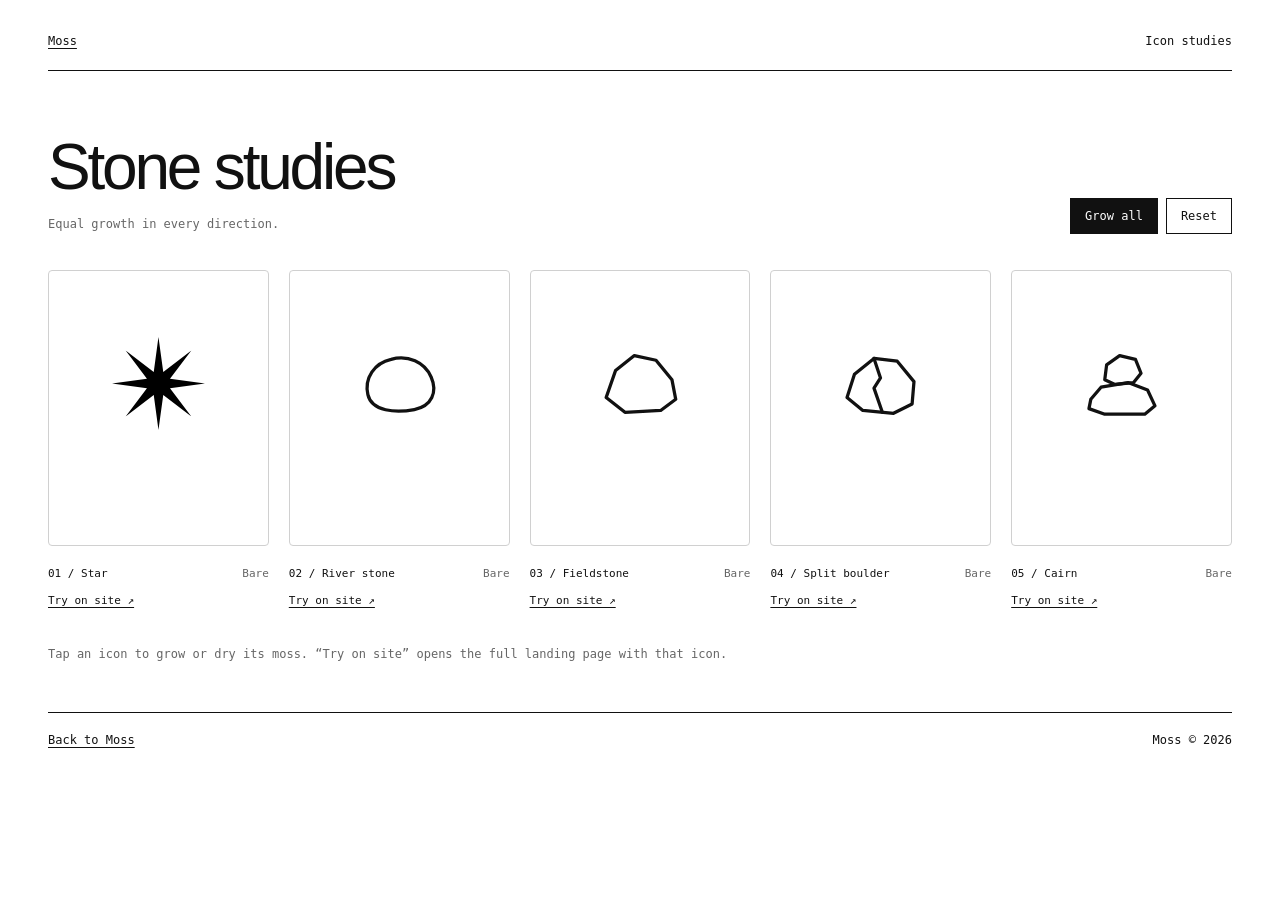
==== prototypes.html @ 24b67de0 "Match the system star and prototype stone icons with neutral moss growth" ====
<!doctype html>
<html lang="en">
<head>
  <meta charset="utf-8">
  <meta name="viewport" content="width=device-width, initial-scale=1">
  <meta name="robots" content="noindex">
  <link rel="icon" href="assets/star.svg">
  <link rel="stylesheet" href="style.css">
  <link rel="stylesheet" href="prototypes.css">
  <title>Moss — icon studies</title>
  <script type="module" src="prototypes.js"></script>
</head>
<body>
  <div class="page prototype-page">
    <header><a href="index.html">Moss</a><span>Icon studies</span></header>
    <main>
      <div class="study-heading">
        <div><h1>Stone studies</h1><p>Equal growth in every direction.</p></div>
        <div class="controls"><button id="grow" type="button">Grow all</button><button id="reset" type="button">Reset</button></div>
      </div>
      <div class="studies" id="studies"></div>
      <p class="study-note">Tap an icon to grow or dry its moss. “Try on site” opens the full landing page with that icon.</p>
    </main>
    <footer><a href="index.html">Back to Moss</a><span>Moss © 2026</span></footer>
  </div>
</body>
</html>
---- style.css ----
* { box-sizing: border-box; }
body { margin: 0; background: #fff; color: #111; font-family: Helvetica, Arial, sans-serif; -webkit-font-smoothing: antialiased; }
.page { max-width: 1440px; margin: auto; padding: 32px 48px 24px; }
header, footer { display: flex; justify-content: space-between; gap: 20px; font: 12px/1.5 ui-monospace, monospace; }
header { padding-bottom: 20px; border-bottom: 1px solid; }
.hero { display: grid; grid-template-columns: 1.8fr 1fr; align-items: center; gap: 64px; padding: 76px 0; min-height: 640px; }
h1 { position: relative; width: fit-content; margin: 0 0 64px; font-size: clamp(80px, 12vw, 172px); font-weight: 500; line-height: .88; letter-spacing: -.075em; }
.intro { max-width: 350px; margin: 0; font-size: 20px; line-height: 1.45; letter-spacing: -.025em; }
.soon { margin: 24px 0 0; color: #666; font: 12px/1.5 ui-monospace, monospace; }
figure { width: 280px; max-width: 100%; margin: 0 auto; }
.screen { position: relative; display: grid; place-items: center; width: 100%; aspect-ratio: 9 / 17; padding: 0; border: 1px solid #111; border-radius: 28px; background: #fff; color: #111; cursor: pointer; -webkit-tap-highlight-color: transparent; transition: background-color .35s, color .35s; }
.screen::before { content: ""; position: absolute; top: 20px; left: 20px; width: 8px; height: 8px; border-radius: 50%; background: currentColor; }
h1 span, .icon { position: relative; z-index: 1; }
.moss-layer { position: absolute; pointer-events: none; image-rendering: pixelated; }
.moss-layer.back { z-index: 0; }
.moss-layer.front { z-index: 2; }
h1 .moss-layer { left: -24px; top: -24px; }
.icon-field { display: block; position: relative; width: 220px; aspect-ratio: 144 / 177; max-width: 85%; }
.icon-field .moss-layer { inset: 0; width: 100%; height: 100%; }
.icon { position: absolute; width: 58.3333%; height: auto; left: 20.8333%; top: 13.5593%; }
.screen[aria-pressed="true"] .icon { filter: invert(1); }
.screen[aria-pressed="true"] { background: #111; color: #fff; }
.screen:focus-visible { outline: 3px solid #111; outline-offset: 5px; }
figcaption { display: flex; justify-content: space-between; gap: 8px; margin-top: 16px; font: 11px/1.5 ui-monospace, monospace; }
.notes { display: grid; grid-template-columns: 1.8fr 1fr; gap: 64px; padding: 28px 0 36px; border-top: 1px solid; }
ol { grid-column: 2; margin: 0; padding: 0; list-style: none; counter-reset: steps; font: 12px/1.9 ui-monospace, monospace; }
li { counter-increment: steps; }
li::before { content: "0" counter(steps) " / "; }
footer { padding-top: 18px; border-top: 1px solid; }
@media (max-width: 760px) {
  .page { padding: 24px; }
  .hero, .notes { grid-template-columns: 1fr; gap: 40px; }
  .hero { padding: 48px 0; min-height: auto; }
  h1 { font-size: clamp(80px, 20vw, 108px); margin-bottom: 56px; }
  .intro { font-size: 18px; }
  figure { width: 240px; }
  .notes { gap: 24px; }
  ol { grid-column: 1; }
}
@media (prefers-reduced-motion: reduce) { .screen { transition: none; } }
---- prototypes.css ----
a { color: inherit; text-underline-offset: 3px; }
.study-heading { display: flex; align-items: end; justify-content: space-between; gap: 24px; padding: 64px 0 36px; }
.study-heading h1 { margin: 0 0 16px; font-size: clamp(36px, 5vw, 64px); letter-spacing: -.05em; line-height: 1; }
.study-heading p, .study-note { margin: 0; color: #666; font: 12px/1.6 ui-monospace, monospace; }
.controls { display: flex; gap: 8px; }
.controls button { padding: 10px 14px; border: 1px solid #111; background: #fff; color: #111; font: 12px ui-monospace, monospace; cursor: pointer; }
.controls button:first-child { background: #111; color: #fff; }
.studies { display: grid; grid-template-columns: repeat(5, minmax(0, 1fr)); gap: 20px; }
.studies figure { width: 100%; margin: 0; }
.studies .screen { aspect-ratio: 4 / 5; border-color: #d0d0d0; border-radius: 4px; }
.studies .screen::before { content: none; }
.studies .icon-field { width: 160px; max-width: 94%; }
.studies figcaption { display: block; margin-top: 20px; }
.studies .label { display: flex; justify-content: space-between; gap: 8px; margin-bottom: 10px; }
.studies .status { color: #666; }
.study-note { padding: 36px 0 48px; }
.controls button:focus-visible, a:focus-visible { outline: 2px solid #111; outline-offset: 4px; }
@media (max-width: 900px) { .studies { grid-template-columns: repeat(3, minmax(0, 1fr)); } }
@media (max-width: 600px) {
  .study-heading { align-items: start; flex-direction: column; padding-top: 40px; }
  .studies { grid-template-columns: repeat(2, minmax(0, 1fr)); gap: 24px 12px; }
  .studies .label { flex-direction: column; gap: 4px; }
}
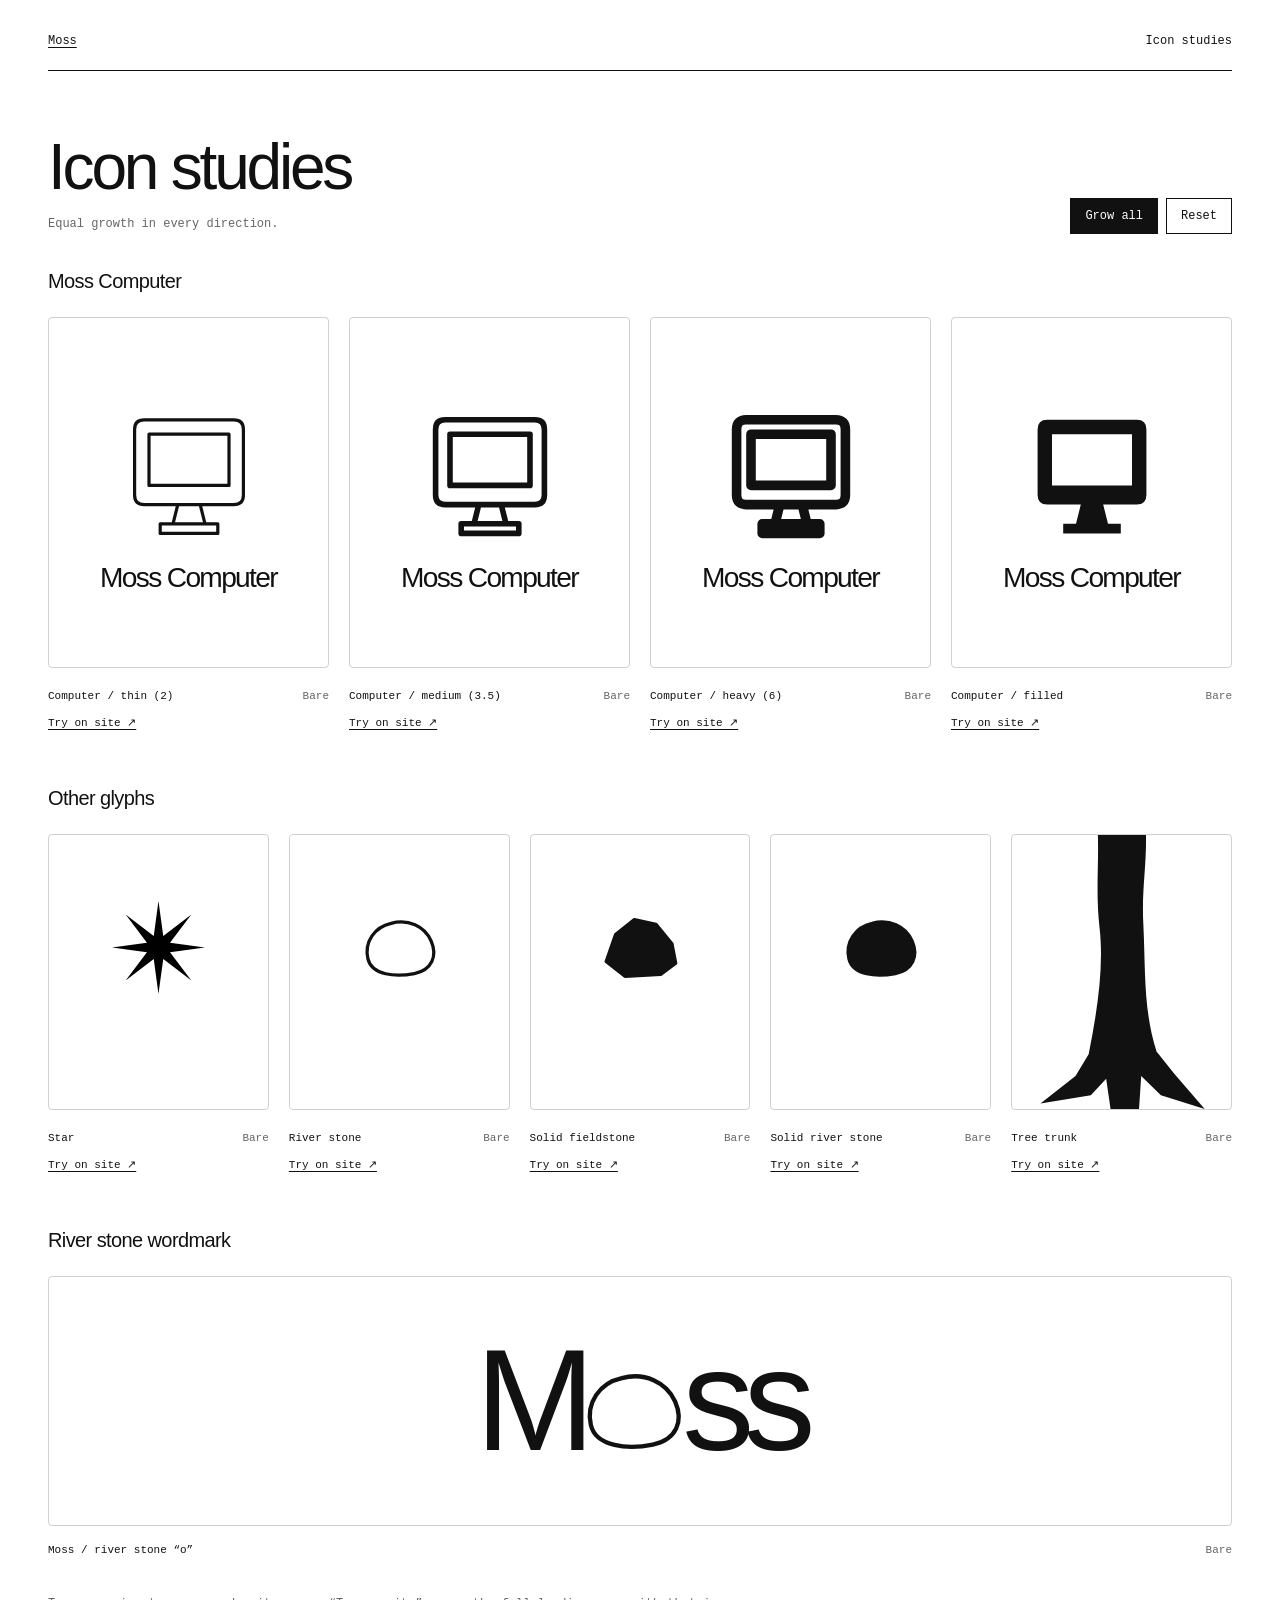
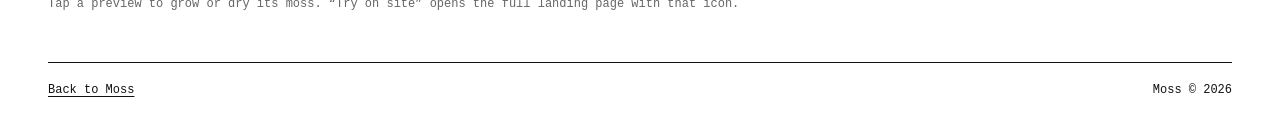
==== commit 9ef7dd7d: "Compare Moss Computer glyph weights and update stone and trunk studies" ====
--- a/prototypes.html
+++ b/prototypes.html
@@ -15,11 +15,29 @@
     <header><a href="index.html">Moss</a><span>Icon studies</span></header>
     <main>
       <div class="study-heading">
-        <div><h1>Stone studies</h1><p>Equal growth in every direction.</p></div>
+        <div><h1>Icon studies</h1><p>Equal growth in every direction.</p></div>
         <div class="controls"><button id="grow" type="button">Grow all</button><button id="reset" type="button">Reset</button></div>
       </div>
-      <div class="studies" id="studies"></div>
-      <p class="study-note">Tap an icon to grow or dry its moss. “Try on site” opens the full landing page with that icon.</p>
+      <section aria-labelledby="computer-heading">
+        <h2 id="computer-heading">Moss Computer</h2>
+        <div class="studies computer-studies" id="computers"></div>
+      </section>
+      <section aria-labelledby="other-heading">
+        <h2 id="other-heading">Other glyphs</h2>
+        <div class="studies" id="studies"></div>
+      </section>
+      <section class="wordmark-study" aria-labelledby="wordmark-heading">
+        <h2 id="wordmark-heading">River stone wordmark</h2>
+        <button class="wordmark-preview" type="button" aria-pressed="false" aria-label="Grow moss on the river stone wordmark">
+          <span class="wordmark" aria-hidden="true">
+            <canvas class="moss-layer back"></canvas>
+            <span data-ink>M</span><img data-ink class="wordmark-stone" src="assets/river.svg" width="100" height="100" alt=""><span data-ink>ss</span>
+            <canvas class="moss-layer front"></canvas>
+          </span>
+        </button>
+        <p class="wordmark-caption">Moss / river stone “o” <span class="status" role="status">Bare</span></p>
+      </section>
+      <p class="study-note">Tap a preview to grow or dry its moss. “Try on site” opens the full landing page with that icon.</p>
     </main>
     <footer><a href="index.html">Back to Moss</a><span>Moss © 2026</span></footer>
   </div>
--- a/style.css
+++ b/style.css
@@ -18,6 +18,8 @@
 .icon-field { display: block; position: relative; width: 220px; aspect-ratio: 144 / 177; max-width: 85%; }
 .icon-field .moss-layer { inset: 0; width: 100%; height: 100%; }
 .icon { position: absolute; width: 58.3333%; height: auto; left: 20.8333%; top: 13.5593%; }
+.icon-field.full-height { position: absolute; inset: 0; width: 100%; height: 100%; max-width: none; aspect-ratio: auto; overflow: hidden; border-radius: inherit; }
+.icon-field.full-height .icon { inset: 0; width: 100%; height: 100%; }
 .screen[aria-pressed="true"] .icon { filter: invert(1); }
 .screen[aria-pressed="true"] { background: #111; color: #fff; }
 .screen:focus-visible { outline: 3px solid #111; outline-offset: 5px; }
--- a/prototypes.css
+++ b/prototypes.css
@@ -5,17 +5,34 @@
 .controls { display: flex; gap: 8px; }
 .controls button { padding: 10px 14px; border: 1px solid #111; background: #fff; color: #111; font: 12px ui-monospace, monospace; cursor: pointer; }
 .controls button:first-child { background: #111; color: #fff; }
+.prototype-page section + section { margin-top: 56px; }
+.prototype-page h2 { margin: 0 0 24px; font-size: 20px; font-weight: 500; letter-spacing: -.03em; }
 .studies { display: grid; grid-template-columns: repeat(5, minmax(0, 1fr)); gap: 20px; }
+.computer-studies { grid-template-columns: repeat(4, minmax(0, 1fr)); }
+.computer-studies .screen { display: flex; flex-direction: column; justify-content: center; gap: 12px; }
+.computer-name { font-size: clamp(20px, 2.2vw, 32px); line-height: 1.1; letter-spacing: -.06em; }
 .studies figure { width: 100%; margin: 0; }
 .studies .screen { aspect-ratio: 4 / 5; border-color: #d0d0d0; border-radius: 4px; }
 .studies .screen::before { content: none; }
-.studies .icon-field { width: 160px; max-width: 94%; }
+.studies .icon-field:not(.full-height) { width: 160px; max-width: 94%; }
+.computer-studies .icon-field { aspect-ratio: 1; }
+.computer-studies .icon { width: 100%; left: 0; top: 0; }
 .studies figcaption { display: block; margin-top: 20px; }
 .studies .label { display: flex; justify-content: space-between; gap: 8px; margin-bottom: 10px; }
 .studies .status { color: #666; }
+.wordmark-preview { display: grid; place-items: center; width: 100%; padding: 52px 24px; border: 1px solid #d0d0d0; border-radius: 4px; background: #fff; color: #111; cursor: pointer; }
+.wordmark { position: relative; display: flex; align-items: center; font: 500 clamp(80px, 12vw, 144px)/1 Helvetica, Arial, sans-serif; letter-spacing: -.075em; }
+.wordmark [data-ink] { position: relative; z-index: 1; }
+.wordmark-stone { width: .86em; height: .86em; margin: 0 -.09em; transform: translateY(.06em); }
+.wordmark .moss-layer { left: -24px; top: -24px; }
+.wordmark-caption { display: flex; justify-content: space-between; margin: 16px 0 0; font: 11px/1.5 ui-monospace, monospace; }
+.wordmark-caption .status { color: #666; }
 .study-note { padding: 36px 0 48px; }
-.controls button:focus-visible, a:focus-visible { outline: 2px solid #111; outline-offset: 4px; }
-@media (max-width: 900px) { .studies { grid-template-columns: repeat(3, minmax(0, 1fr)); } }
+.controls button:focus-visible, .wordmark-preview:focus-visible, a:focus-visible { outline: 2px solid #111; outline-offset: 4px; }
+@media (max-width: 900px) {
+  .studies { grid-template-columns: repeat(3, minmax(0, 1fr)); }
+  .computer-studies { grid-template-columns: repeat(2, minmax(0, 1fr)); }
+}
 @media (max-width: 600px) {
   .study-heading { align-items: start; flex-direction: column; padding-top: 40px; }
   .studies { grid-template-columns: repeat(2, minmax(0, 1fr)); gap: 24px 12px; }
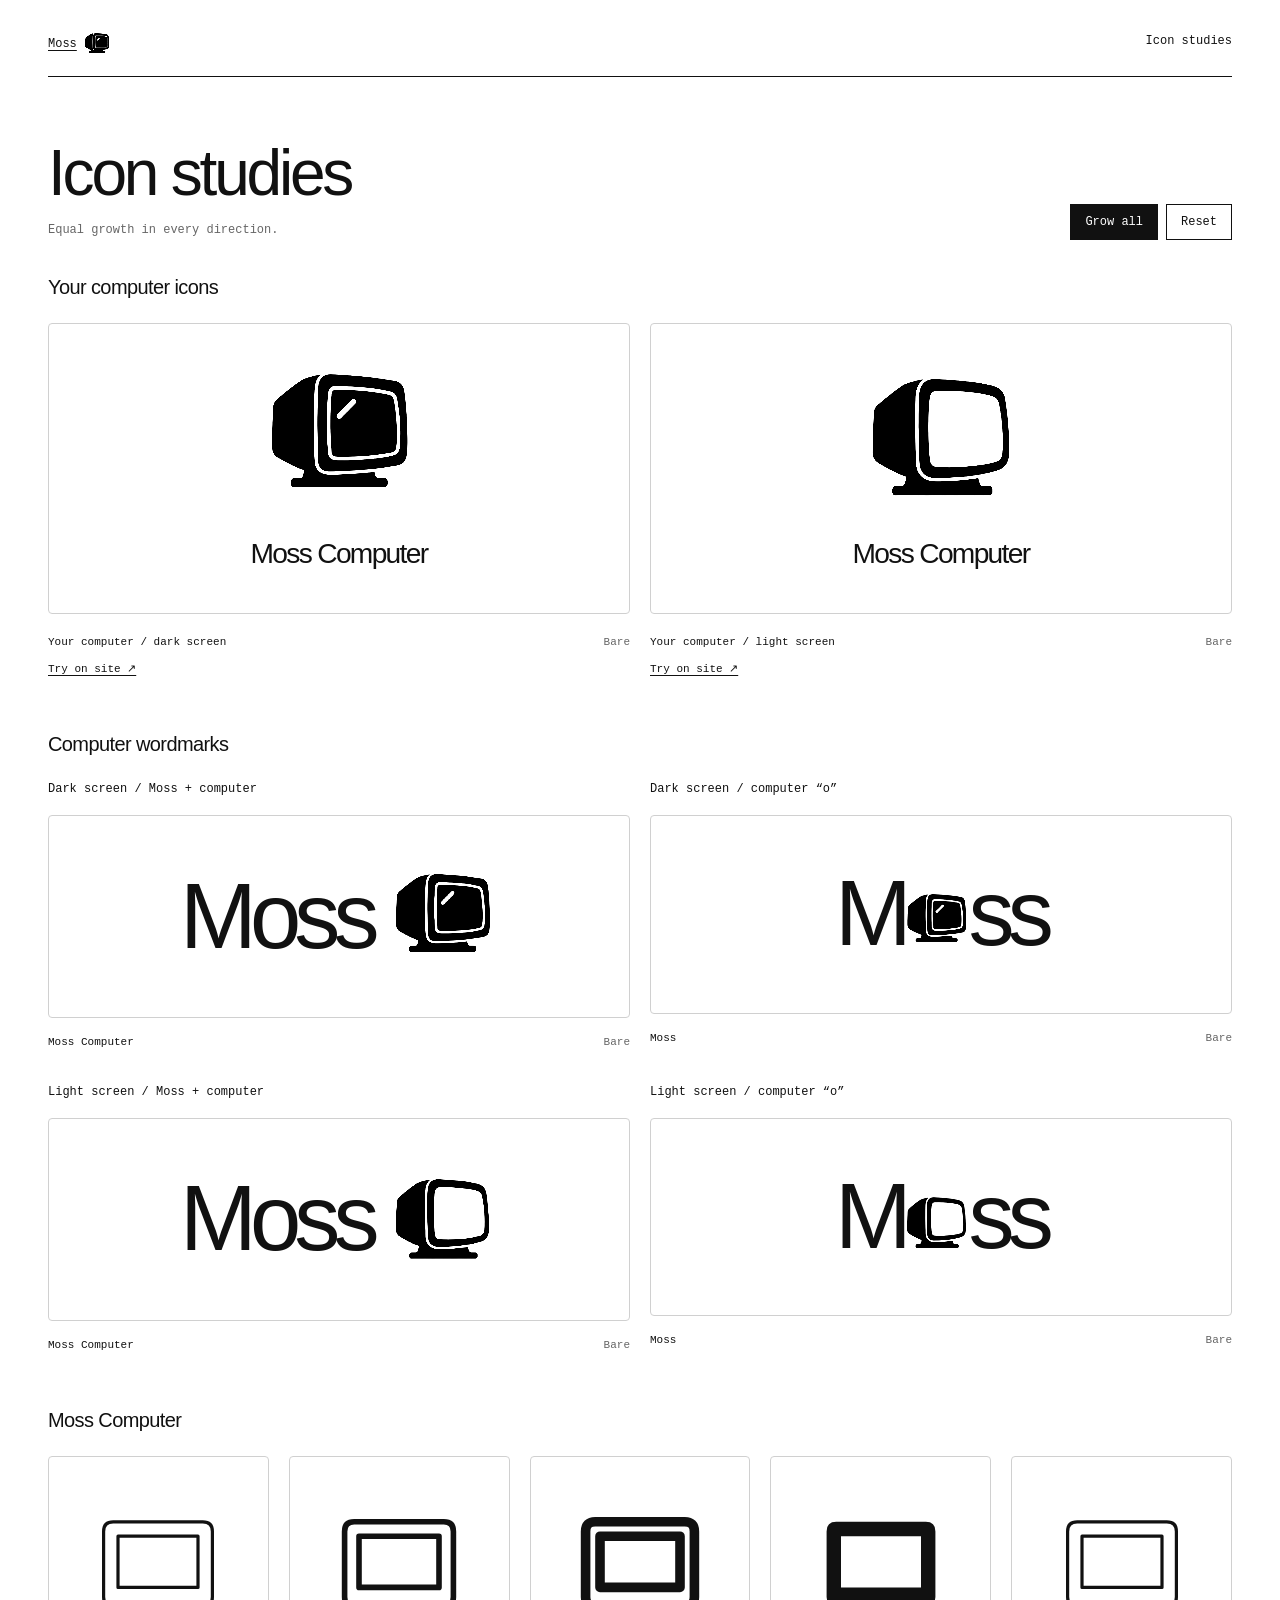
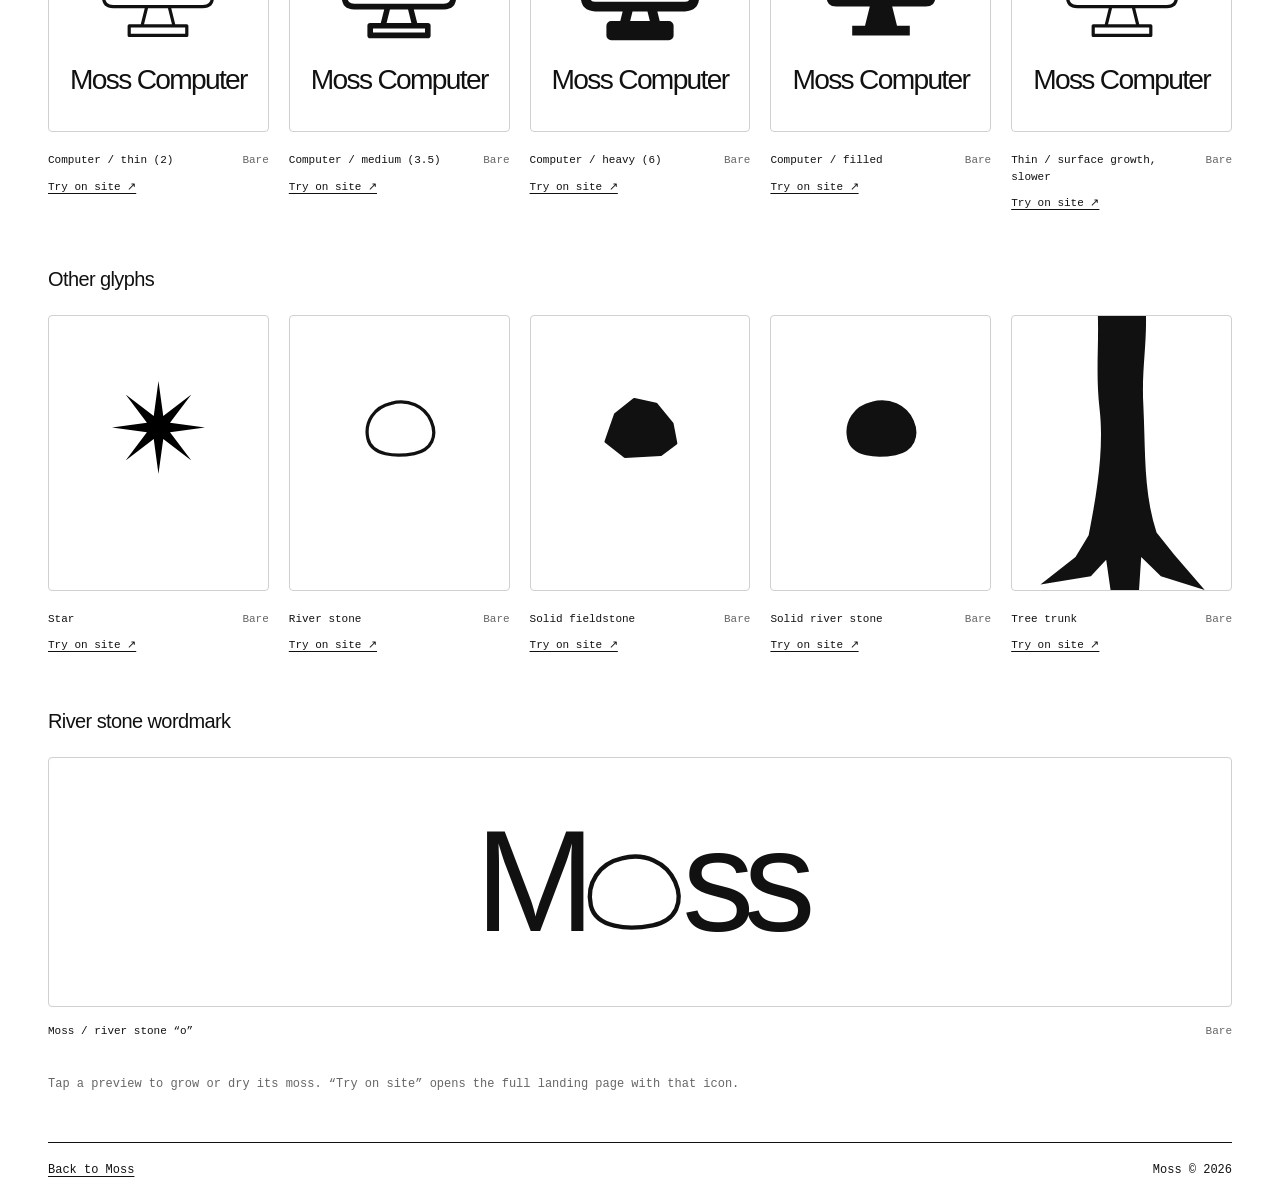
==== commit 47f02e62: "Try supplied computer images and Moss icon wordmarks" ====
--- a/prototypes.html
+++ b/prototypes.html
@@ -4,7 +4,7 @@
   <meta charset="utf-8">
   <meta name="viewport" content="width=device-width, initial-scale=1">
   <meta name="robots" content="noindex">
-  <link rel="icon" href="assets/star.svg">
+  <link rel="icon" href="assets/computer-image-1.png">
   <link rel="stylesheet" href="style.css">
   <link rel="stylesheet" href="prototypes.css">
   <title>Moss — icon studies</title>
@@ -12,12 +12,20 @@
 </head>
 <body>
   <div class="page prototype-page">
-    <header><a href="index.html">Moss</a><span>Icon studies</span></header>
+    <header><a class="header-brand" href="index.html" aria-label="Moss Computer">Moss <img class="brand-icon" src="assets/computer-image-1.png" width="28" height="24" alt=""></a><span>Icon studies</span></header>
     <main>
       <div class="study-heading">
         <div><h1>Icon studies</h1><p>Equal growth in every direction.</p></div>
         <div class="controls"><button id="grow" type="button">Grow all</button><button id="reset" type="button">Reset</button></div>
       </div>
+      <section aria-labelledby="image-heading">
+        <h2 id="image-heading">Your computer icons</h2>
+        <div class="studies image-studies" id="images"></div>
+      </section>
+      <section aria-labelledby="wordmarks-heading">
+        <h2 id="wordmarks-heading">Computer wordmarks</h2>
+        <div class="wordmark-grid" id="computer-wordmarks"></div>
+      </section>
       <section aria-labelledby="computer-heading">
         <h2 id="computer-heading">Moss Computer</h2>
         <div class="studies computer-studies" id="computers"></div>
--- a/style.css
+++ b/style.css
@@ -3,8 +3,13 @@
 .page { max-width: 1440px; margin: auto; padding: 32px 48px 24px; }
 header, footer { display: flex; justify-content: space-between; gap: 20px; font: 12px/1.5 ui-monospace, monospace; }
 header { padding-bottom: 20px; border-bottom: 1px solid; }
+.header-brand { display: flex; align-items: center; gap: 6px; }
+.brand-icon { object-fit: contain; mix-blend-mode: multiply; filter: grayscale(1) contrast(3); }
+.header-brand .brand-icon { width: 28px; height: 24px; }
 .hero { display: grid; grid-template-columns: 1.8fr 1fr; align-items: center; gap: 64px; padding: 76px 0; min-height: 640px; }
 h1 { position: relative; width: fit-content; margin: 0 0 64px; font-size: clamp(80px, 12vw, 172px); font-weight: 500; line-height: .88; letter-spacing: -.075em; }
+#name { display: flex; align-items: center; gap: .16em; }
+#name .brand-icon { position: relative; z-index: 1; width: 1.2em; height: 1.05em; }
 .intro { max-width: 350px; margin: 0; font-size: 20px; line-height: 1.45; letter-spacing: -.025em; }
 .soon { margin: 24px 0 0; color: #666; font: 12px/1.5 ui-monospace, monospace; }
 figure { width: 280px; max-width: 100%; margin: 0 auto; }
@@ -18,9 +23,11 @@
 .icon-field { display: block; position: relative; width: 220px; aspect-ratio: 144 / 177; max-width: 85%; }
 .icon-field .moss-layer { inset: 0; width: 100%; height: 100%; }
 .icon { position: absolute; width: 58.3333%; height: auto; left: 20.8333%; top: 13.5593%; }
+.icon[src$=".png"] { mix-blend-mode: multiply; filter: grayscale(1) contrast(3); }
 .icon-field.full-height { position: absolute; inset: 0; width: 100%; height: 100%; max-width: none; aspect-ratio: auto; overflow: hidden; border-radius: inherit; }
 .icon-field.full-height .icon { inset: 0; width: 100%; height: 100%; }
 .screen[aria-pressed="true"] .icon { filter: invert(1); }
+.screen[aria-pressed="true"] .icon[src$=".png"] { mix-blend-mode: screen; filter: grayscale(1) contrast(3) invert(1); }
 .screen[aria-pressed="true"] { background: #111; color: #fff; }
 .screen:focus-visible { outline: 3px solid #111; outline-offset: 5px; }
 figcaption { display: flex; justify-content: space-between; gap: 8px; margin-top: 16px; font: 11px/1.5 ui-monospace, monospace; }
@@ -34,6 +41,7 @@
   .hero, .notes { grid-template-columns: 1fr; gap: 40px; }
   .hero { padding: 48px 0; min-height: auto; }
   h1 { font-size: clamp(80px, 20vw, 108px); margin-bottom: 56px; }
+  #name { font-size: clamp(64px, 19vw, 108px); }
   .intro { font-size: 18px; }
   figure { width: 240px; }
   .notes { gap: 24px; }
--- a/prototypes.css
+++ b/prototypes.css
@@ -8,15 +8,17 @@
 .prototype-page section + section { margin-top: 56px; }
 .prototype-page h2 { margin: 0 0 24px; font-size: 20px; font-weight: 500; letter-spacing: -.03em; }
 .studies { display: grid; grid-template-columns: repeat(5, minmax(0, 1fr)); gap: 20px; }
-.computer-studies { grid-template-columns: repeat(4, minmax(0, 1fr)); }
-.computer-studies .screen { display: flex; flex-direction: column; justify-content: center; gap: 12px; }
+.computer-studies { grid-template-columns: repeat(5, minmax(0, 1fr)); }
+.image-studies { grid-template-columns: repeat(2, minmax(0, 1fr)); }
+:is(.computer-studies, .image-studies) .screen { display: flex; flex-direction: column; justify-content: center; gap: 12px; }
+.studies.image-studies .screen { aspect-ratio: 2 / 1; }
 .computer-name { font-size: clamp(20px, 2.2vw, 32px); line-height: 1.1; letter-spacing: -.06em; }
 .studies figure { width: 100%; margin: 0; }
 .studies .screen { aspect-ratio: 4 / 5; border-color: #d0d0d0; border-radius: 4px; }
 .studies .screen::before { content: none; }
 .studies .icon-field:not(.full-height) { width: 160px; max-width: 94%; }
-.computer-studies .icon-field { aspect-ratio: 1; }
-.computer-studies .icon { width: 100%; left: 0; top: 0; }
+:is(.computer-studies, .image-studies) .icon-field { aspect-ratio: 1; }
+:is(.computer-studies, .image-studies) .icon { width: 100%; left: 0; top: 0; }
 .studies figcaption { display: block; margin-top: 20px; }
 .studies .label { display: flex; justify-content: space-between; gap: 8px; margin-bottom: 10px; }
 .studies .status { color: #666; }
@@ -27,11 +29,18 @@
 .wordmark .moss-layer { left: -24px; top: -24px; }
 .wordmark-caption { display: flex; justify-content: space-between; margin: 16px 0 0; font: 11px/1.5 ui-monospace, monospace; }
 .wordmark-caption .status { color: #666; }
+.wordmark-grid { display: grid; grid-template-columns: repeat(2, minmax(0, 1fr)); gap: 32px 20px; }
+.wordmark-grid h3 { margin: 0 0 16px; font: 12px/1.6 ui-monospace, monospace; font-weight: 400; }
+.wordmark-grid .wordmark { font-size: clamp(64px, 7.2vw, 104px); }
+.wordmark-computer { width: 1.2em; height: 1.05em; margin-left: .16em; }
+.wordmark-computer-o { width: .75em; height: .72em; margin: 0 -.03em; transform: translateY(.065em); }
 .study-note { padding: 36px 0 48px; }
 .controls button:focus-visible, .wordmark-preview:focus-visible, a:focus-visible { outline: 2px solid #111; outline-offset: 4px; }
 @media (max-width: 900px) {
   .studies { grid-template-columns: repeat(3, minmax(0, 1fr)); }
   .computer-studies { grid-template-columns: repeat(2, minmax(0, 1fr)); }
+  .image-studies, .wordmark-grid { grid-template-columns: 1fr; }
+  .wordmark-grid .wordmark { font-size: clamp(64px, 12vw, 104px); }
 }
 @media (max-width: 600px) {
   .study-heading { align-items: start; flex-direction: column; padding-top: 40px; }
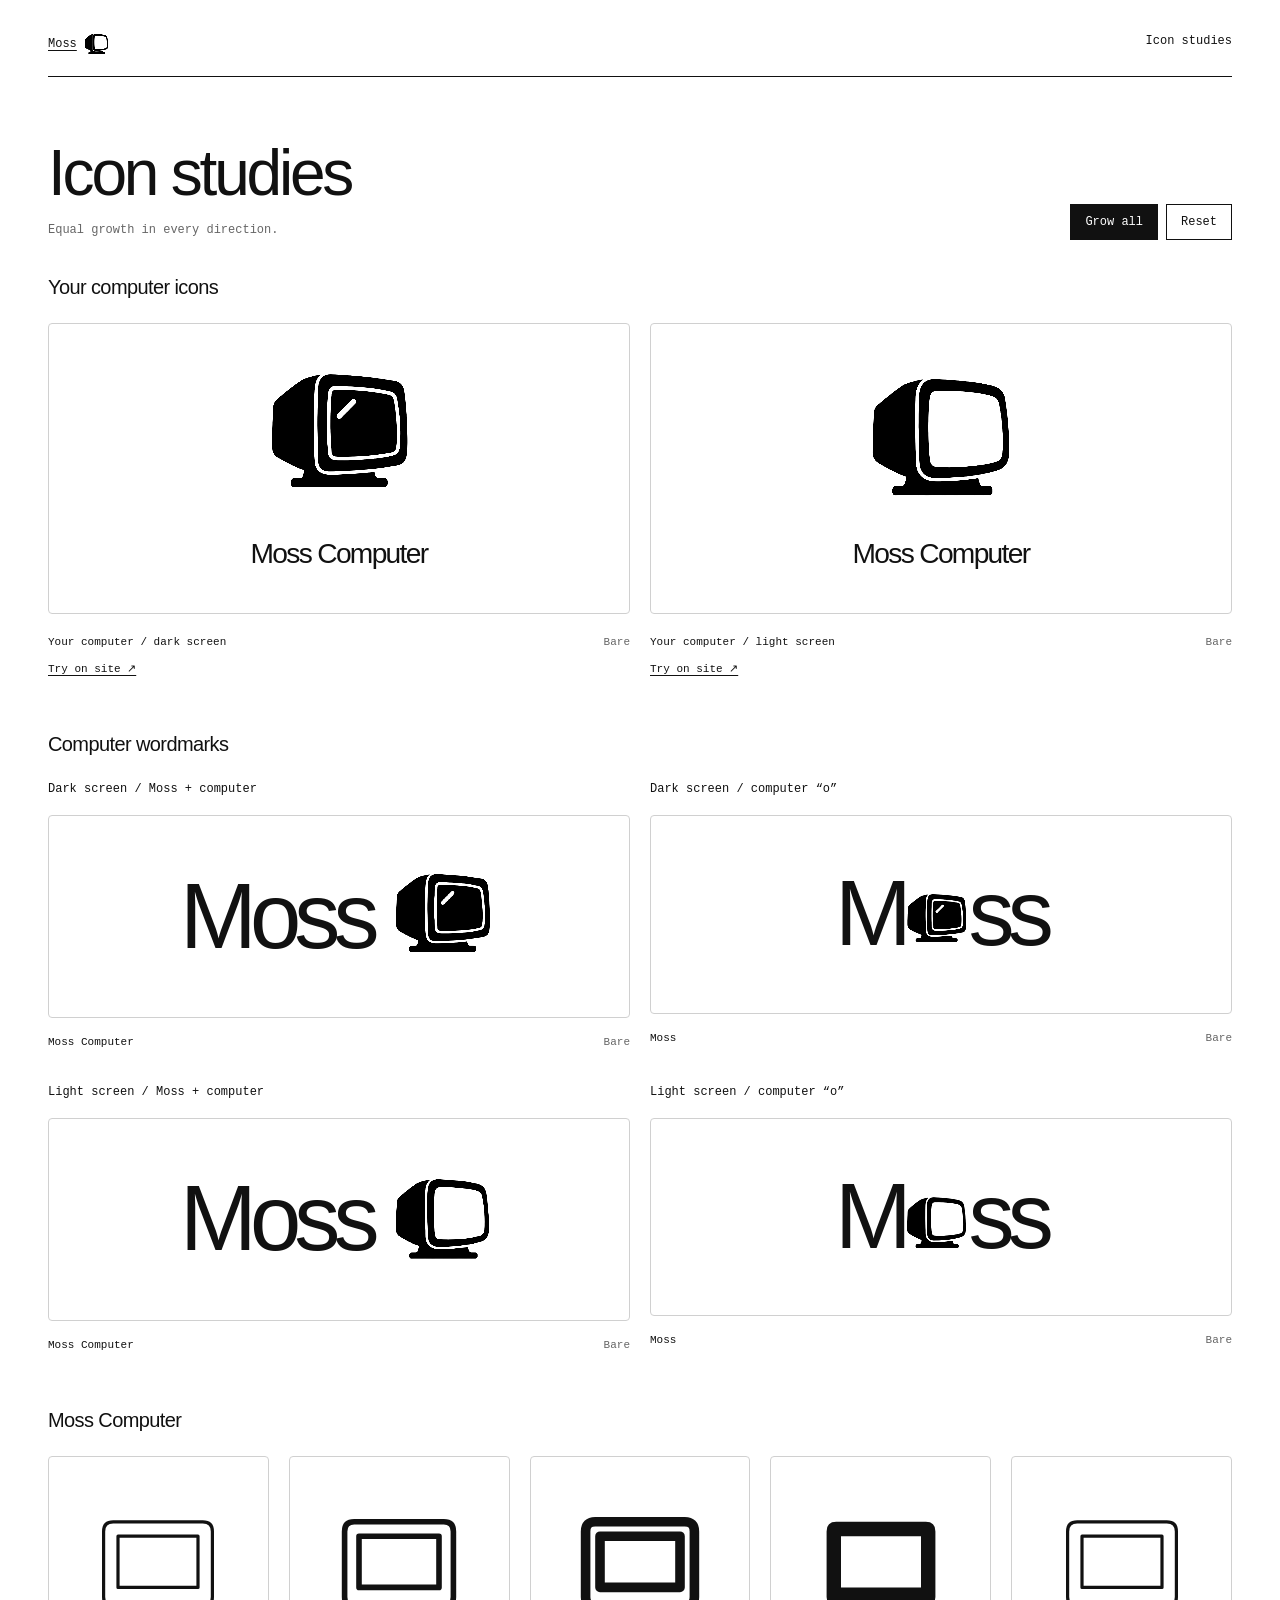
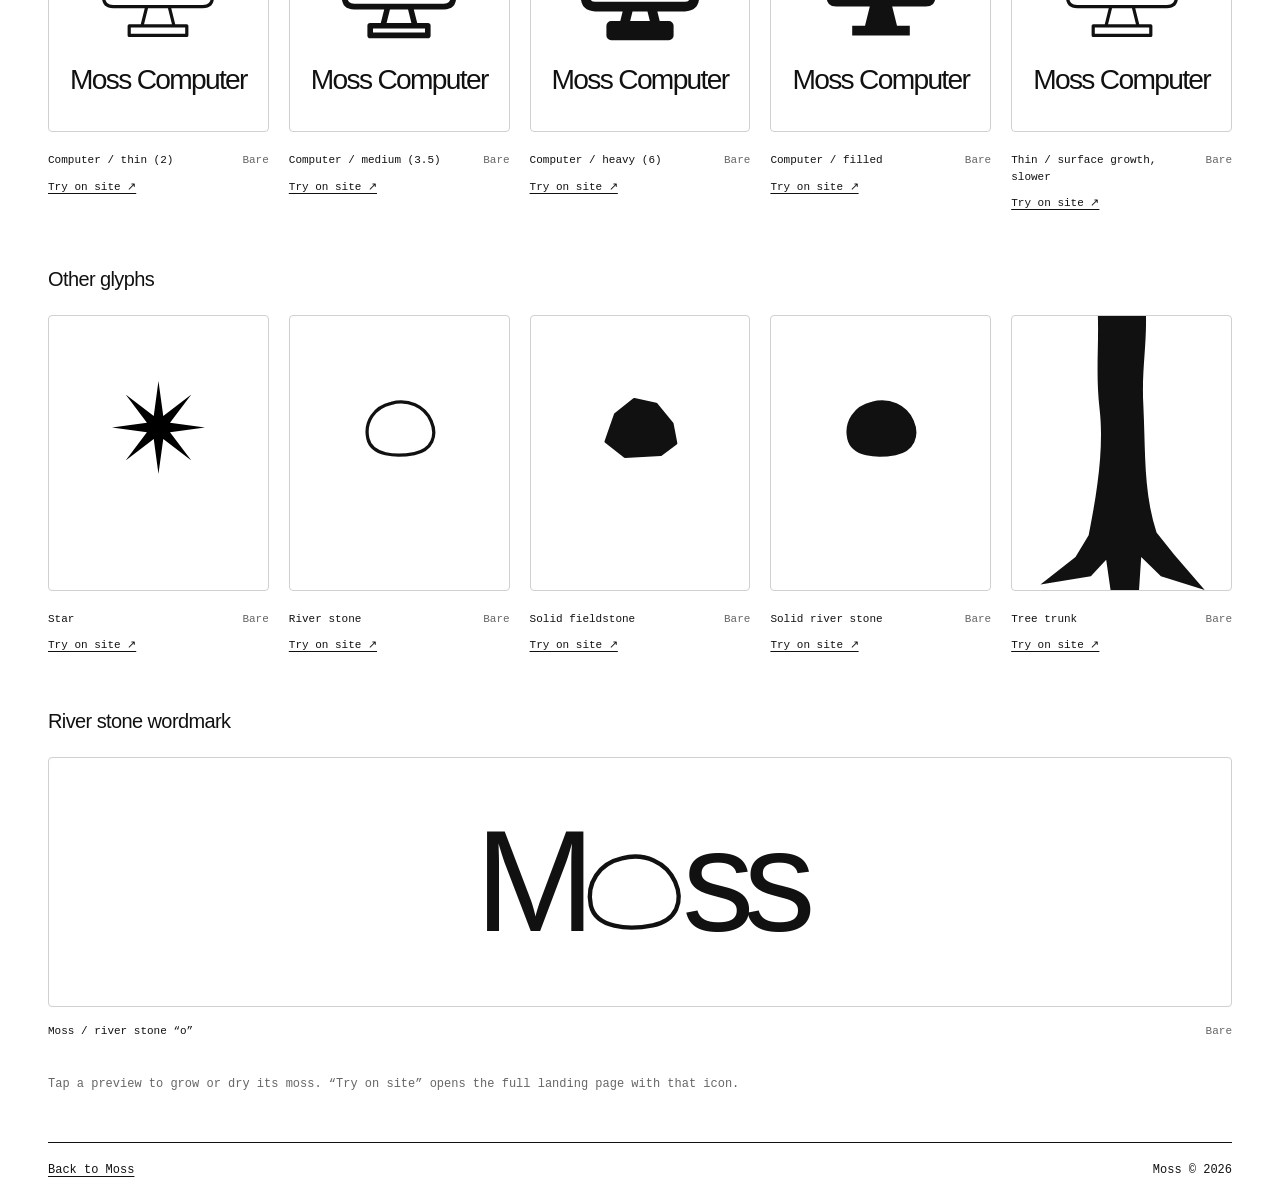
==== commit 641da84d: "Let moss spread across screens without seeding and prefer the light computer" ====
--- a/prototypes.html
+++ b/prototypes.html
@@ -4,7 +4,7 @@
   <meta charset="utf-8">
   <meta name="viewport" content="width=device-width, initial-scale=1">
   <meta name="robots" content="noindex">
-  <link rel="icon" href="assets/computer-image-1.png">
+  <link rel="icon" href="assets/computer-image-2.png">
   <link rel="stylesheet" href="style.css">
   <link rel="stylesheet" href="prototypes.css">
   <title>Moss — icon studies</title>
@@ -12,7 +12,7 @@
 </head>
 <body>
   <div class="page prototype-page">
-    <header><a class="header-brand" href="index.html" aria-label="Moss Computer">Moss <img class="brand-icon" src="assets/computer-image-1.png" width="28" height="24" alt=""></a><span>Icon studies</span></header>
+    <header><a class="header-brand" href="index.html" aria-label="Moss Computer">Moss <img class="brand-icon" src="assets/computer-image-2.png" width="28" height="24" alt=""></a><span>Icon studies</span></header>
     <main>
       <div class="study-heading">
         <div><h1>Icon studies</h1><p>Equal growth in every direction.</p></div>
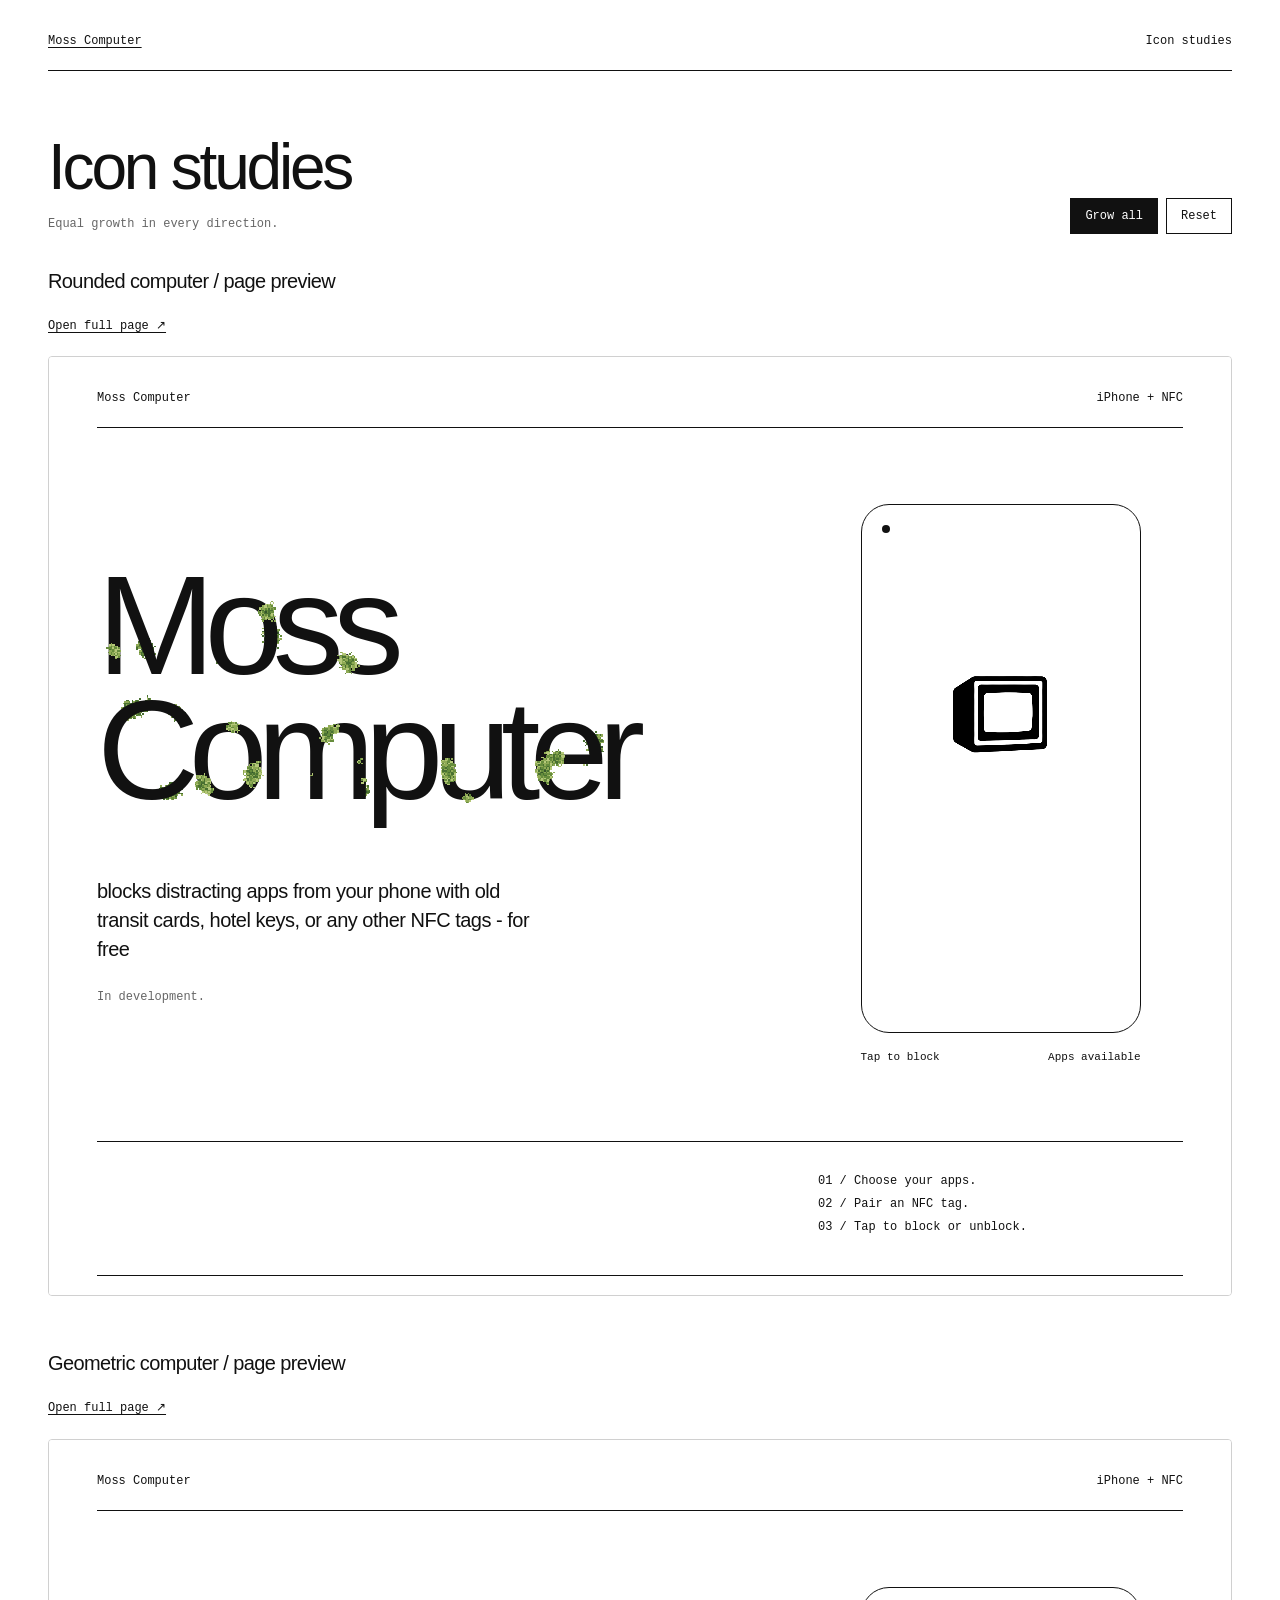
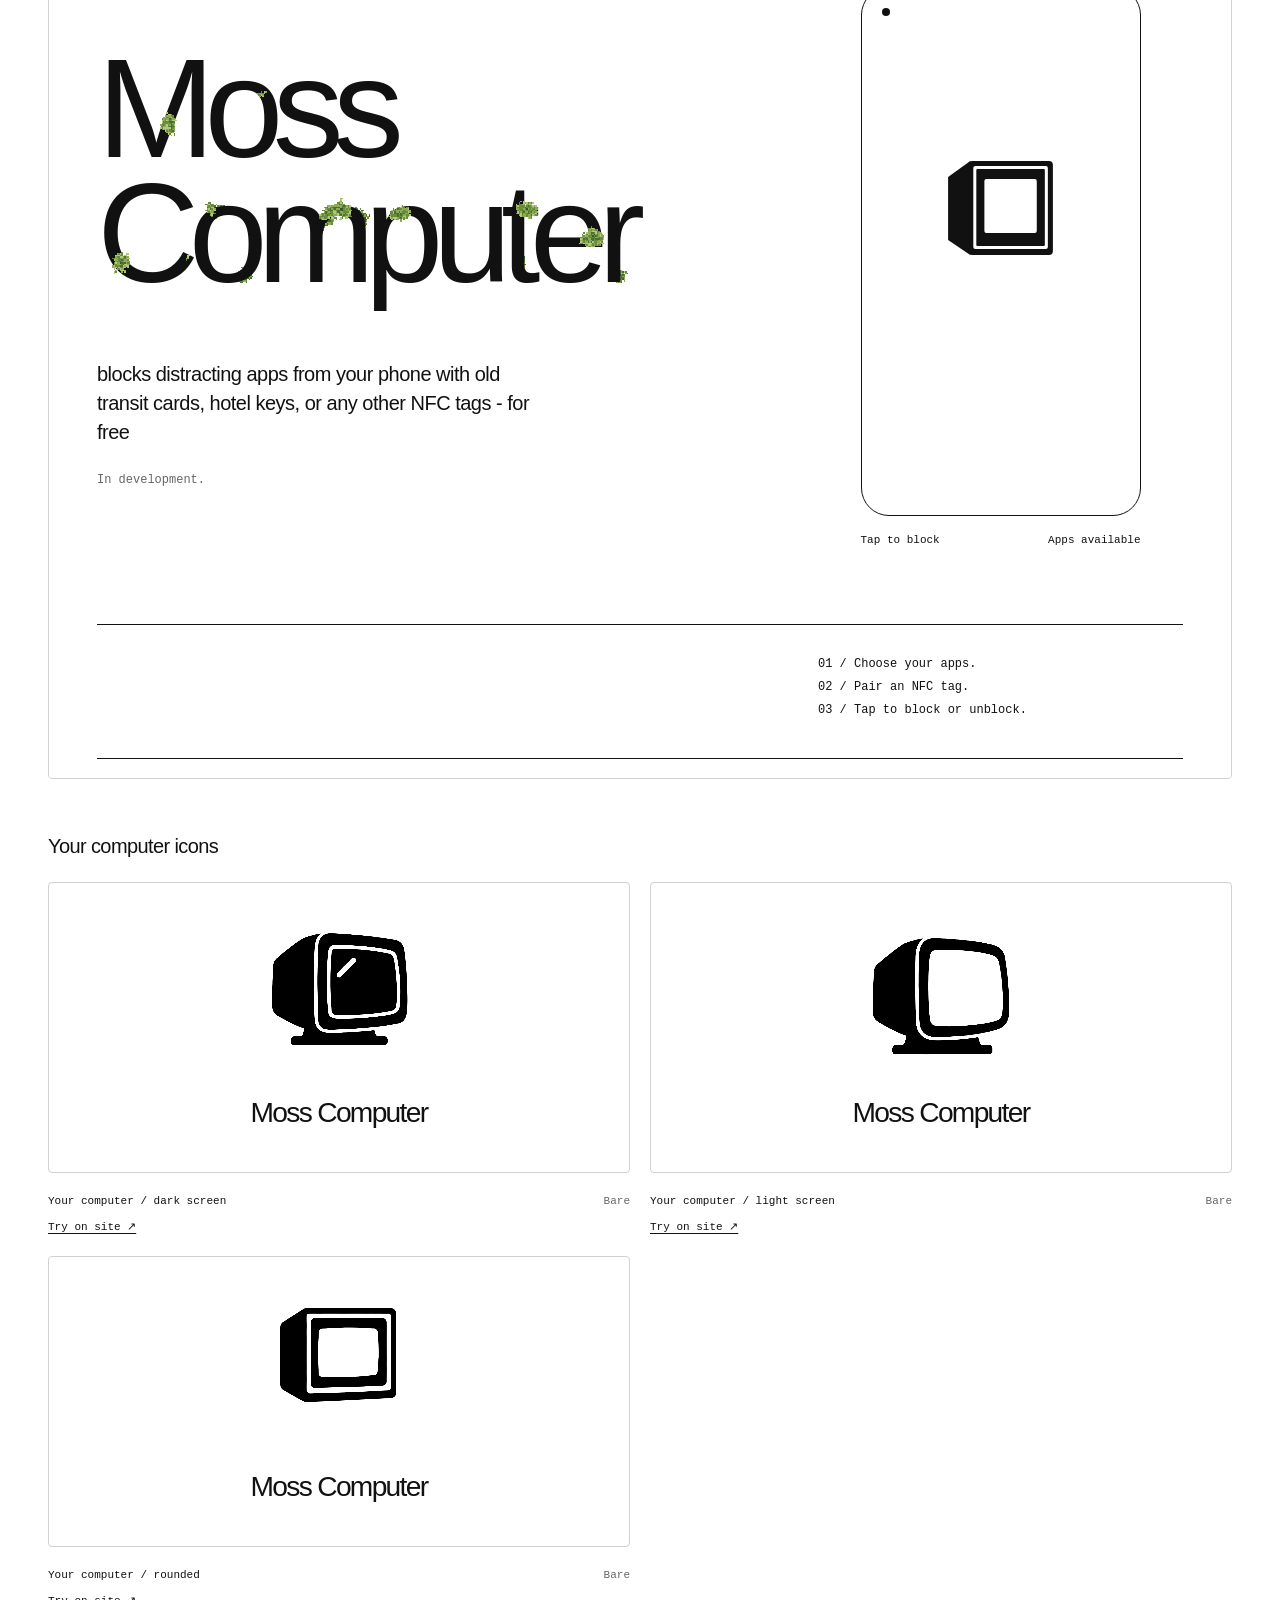
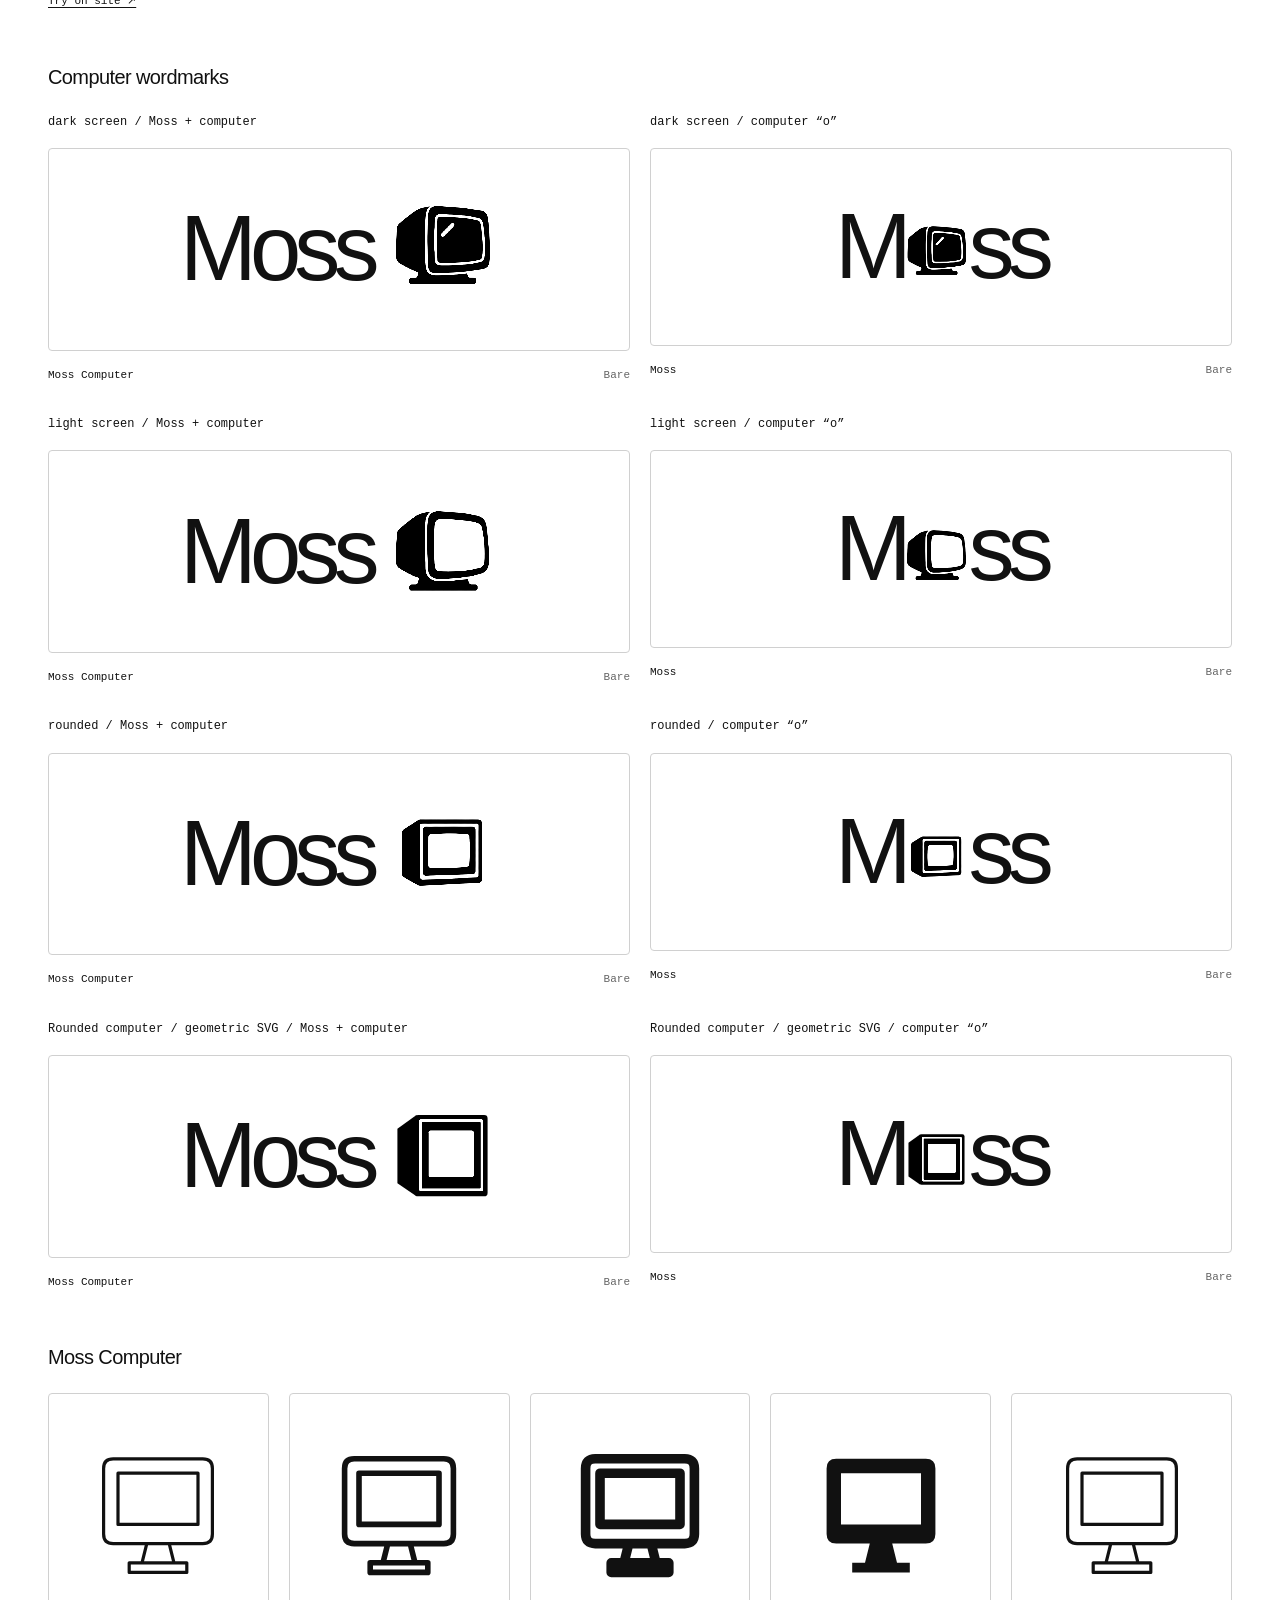
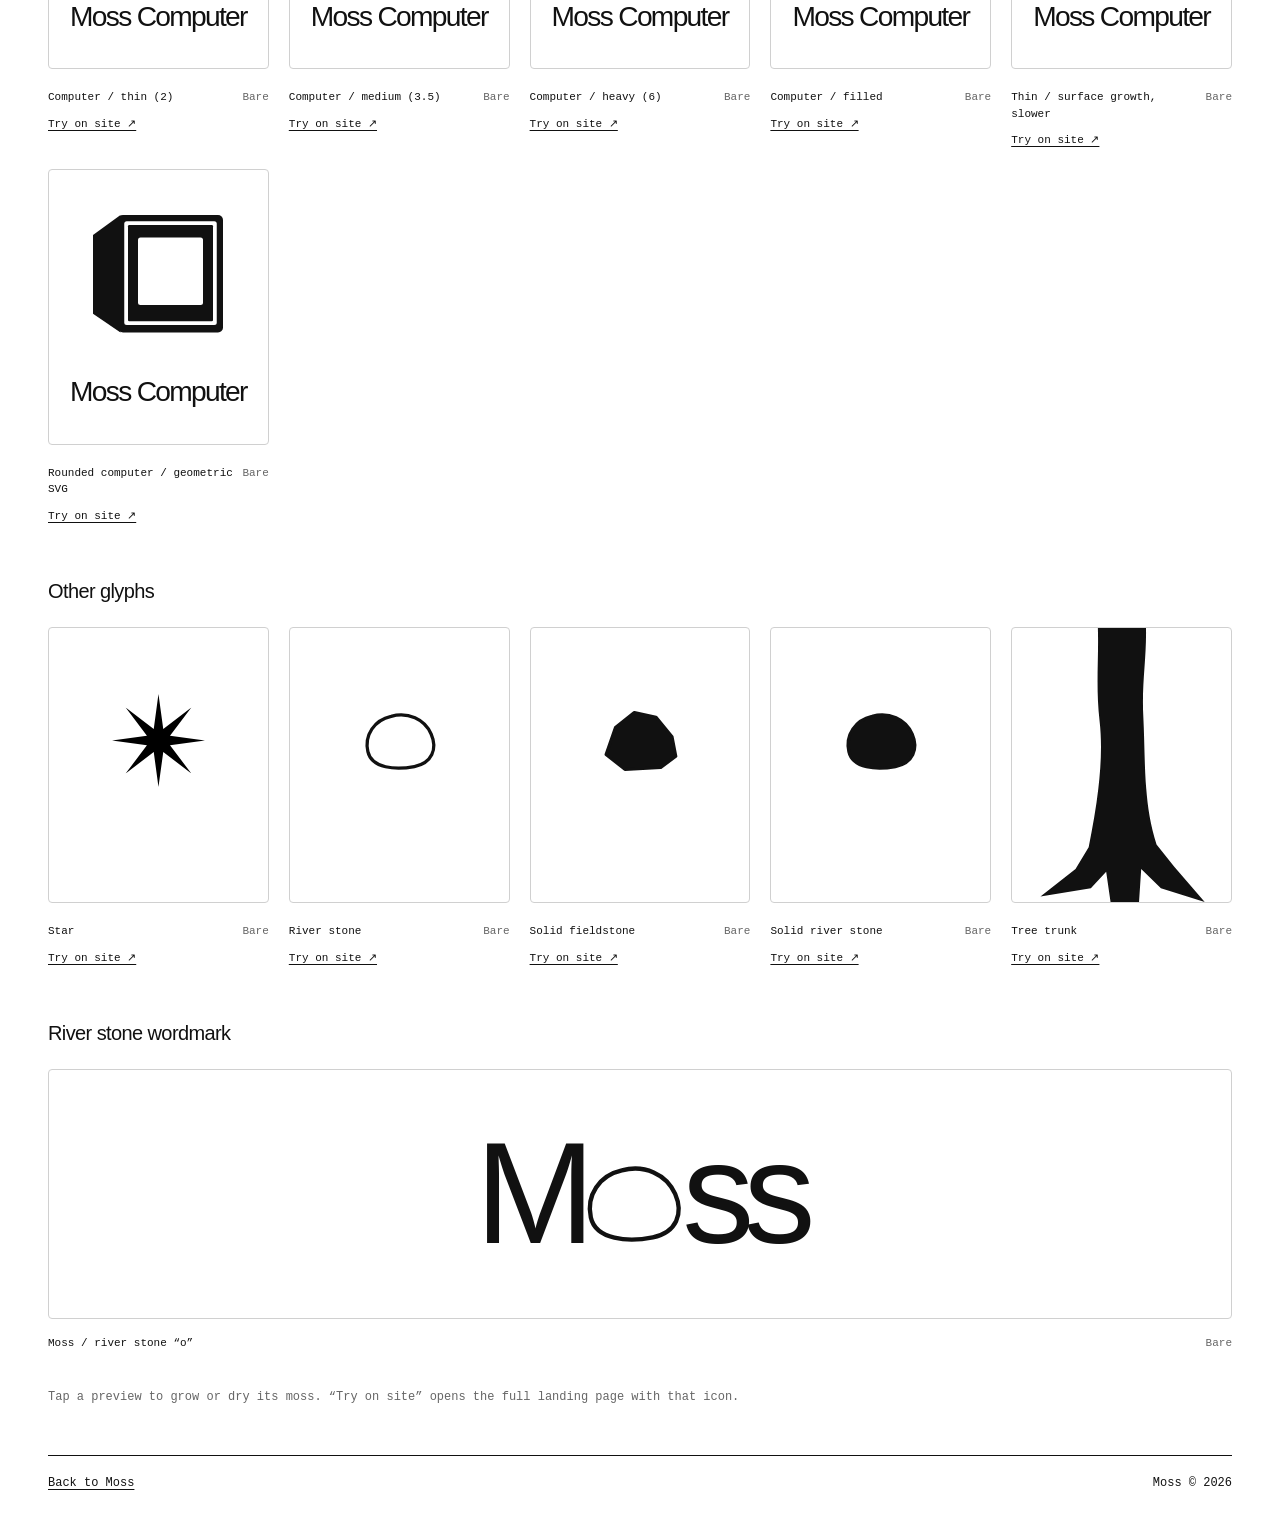
==== commit fab3f044: "Use a text wordmark and compare rounded and geometric computers" ====
--- a/prototypes.html
+++ b/prototypes.html
@@ -12,12 +12,22 @@
 </head>
 <body>
   <div class="page prototype-page">
-    <header><a class="header-brand" href="index.html" aria-label="Moss Computer">Moss <img class="brand-icon" src="assets/computer-image-2.png" width="28" height="24" alt=""></a><span>Icon studies</span></header>
+    <header><a class="header-brand" href="index.html">Moss Computer</a><span>Icon studies</span></header>
     <main>
       <div class="study-heading">
         <div><h1>Icon studies</h1><p>Equal growth in every direction.</p></div>
         <div class="controls"><button id="grow" type="button">Grow all</button><button id="reset" type="button">Reset</button></div>
       </div>
+      <section class="page-study" aria-labelledby="page-heading">
+        <h2 id="page-heading">Rounded computer / page preview</h2>
+        <p><a href="index.html?icon=computer-image-3">Open full page ↗</a></p>
+        <iframe src="index.html?icon=computer-image-3" title="Moss Computer landing page with the rounded computer icon" loading="lazy"></iframe>
+      </section>
+      <section class="page-study" aria-labelledby="geometric-page-heading">
+        <h2 id="geometric-page-heading">Geometric computer / page preview</h2>
+        <p><a href="index.html?icon=computer-geometric">Open full page ↗</a></p>
+        <iframe src="index.html?icon=computer-geometric" title="Moss Computer landing page with the geometric SVG computer icon" loading="lazy"></iframe>
+      </section>
       <section aria-labelledby="image-heading">
         <h2 id="image-heading">Your computer icons</h2>
         <div class="studies image-studies" id="images"></div>
--- a/style.css
+++ b/style.css
@@ -5,12 +5,10 @@
 header { padding-bottom: 20px; border-bottom: 1px solid; }
 .header-brand { display: flex; align-items: center; gap: 6px; }
 .brand-icon { object-fit: contain; mix-blend-mode: multiply; filter: grayscale(1) contrast(3); }
-.header-brand .brand-icon { width: 28px; height: 24px; }
 .hero { display: grid; grid-template-columns: 1.8fr 1fr; align-items: center; gap: 64px; padding: 76px 0; min-height: 640px; }
 h1 { position: relative; width: fit-content; margin: 0 0 64px; font-size: clamp(80px, 12vw, 172px); font-weight: 500; line-height: .88; letter-spacing: -.075em; }
-#name { display: flex; align-items: center; gap: .16em; }
-#name .brand-icon { position: relative; z-index: 1; width: 1.2em; height: 1.05em; }
-.intro { max-width: 350px; margin: 0; font-size: 20px; line-height: 1.45; letter-spacing: -.025em; }
+#name [data-ink] { display: block; }
+.intro { max-width: 440px; margin: 0; font-size: 20px; line-height: 1.45; letter-spacing: -.025em; }
 .soon { margin: 24px 0 0; color: #666; font: 12px/1.5 ui-monospace, monospace; }
 figure { width: 280px; max-width: 100%; margin: 0 auto; }
 .screen { position: relative; display: grid; place-items: center; width: 100%; aspect-ratio: 9 / 17; padding: 0; border: 1px solid #111; border-radius: 28px; background: #fff; color: #111; cursor: pointer; -webkit-tap-highlight-color: transparent; transition: background-color .35s, color .35s; }
--- a/prototypes.css
+++ b/prototypes.css
@@ -7,6 +7,8 @@
 .controls button:first-child { background: #111; color: #fff; }
 .prototype-page section + section { margin-top: 56px; }
 .prototype-page h2 { margin: 0 0 24px; font-size: 20px; font-weight: 500; letter-spacing: -.03em; }
+.page-study p { margin: 0 0 20px; font: 12px/1.6 ui-monospace, monospace; }
+.page-study iframe { display: block; width: 100%; height: 940px; border: 1px solid #d0d0d0; border-radius: 4px; }
 .studies { display: grid; grid-template-columns: repeat(5, minmax(0, 1fr)); gap: 20px; }
 .computer-studies { grid-template-columns: repeat(5, minmax(0, 1fr)); }
 .image-studies { grid-template-columns: repeat(2, minmax(0, 1fr)); }
@@ -37,6 +39,7 @@
 .study-note { padding: 36px 0 48px; }
 .controls button:focus-visible, .wordmark-preview:focus-visible, a:focus-visible { outline: 2px solid #111; outline-offset: 4px; }
 @media (max-width: 900px) {
+  .page-study iframe { height: 1200px; }
   .studies { grid-template-columns: repeat(3, minmax(0, 1fr)); }
   .computer-studies { grid-template-columns: repeat(2, minmax(0, 1fr)); }
   .image-studies, .wordmark-grid { grid-template-columns: 1fr; }
